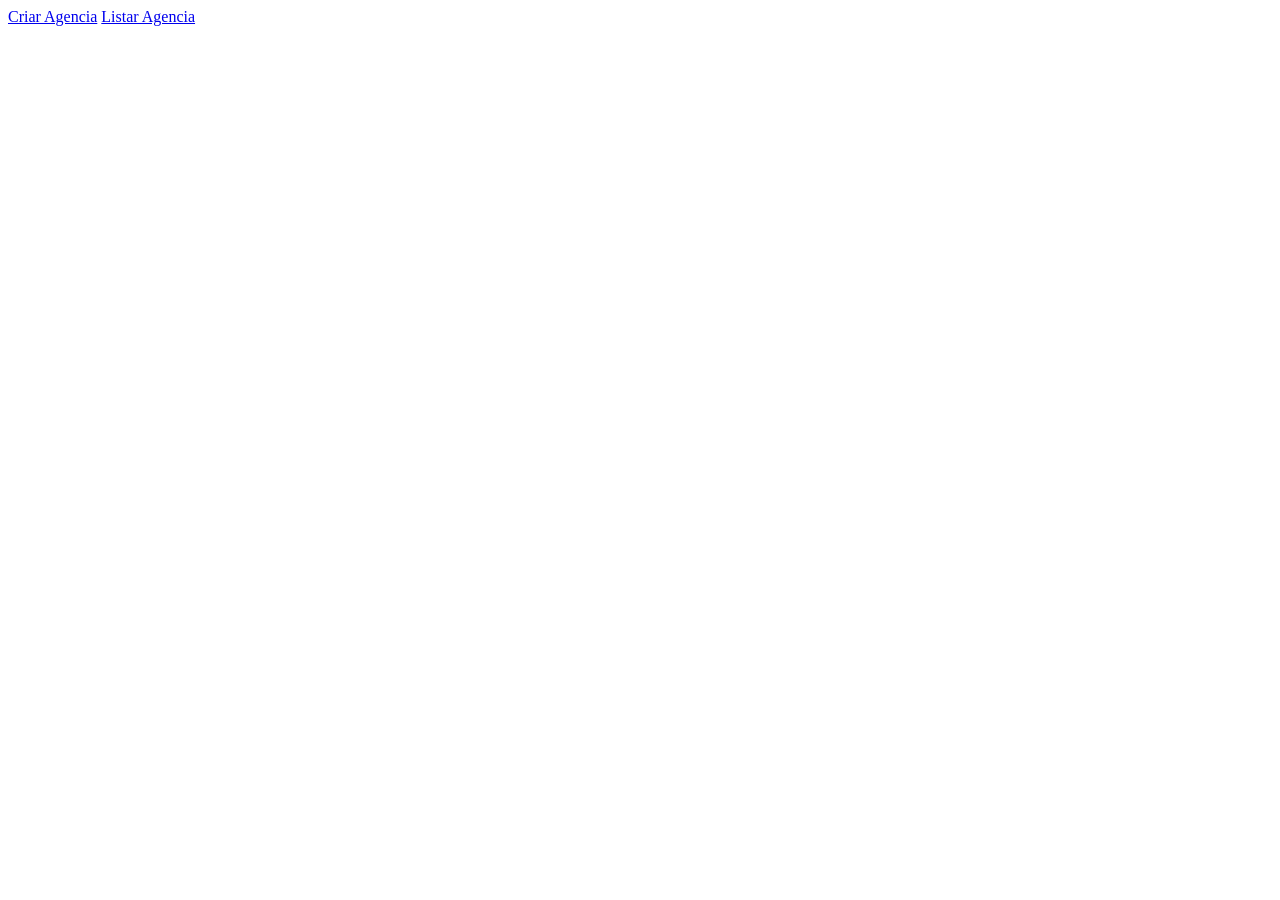
==== Frontend/index.html @ 3937fc82 "Project finished" ====
<!DOCTYPE html>
<html lang="en">

<head>
    <meta charset="UTF-8">
    <meta name="viewport" content="width=device-width, initial-scale=1.0">
    <title>Agencias</title>

    <link rel="stylesheet" href="assets/css/root.css">
</head>

<body>
    <a href="./view/create.html">Criar Agencia</a>
    <a href="./view/list.html">Listar Agencia</a>
</body>

</html>
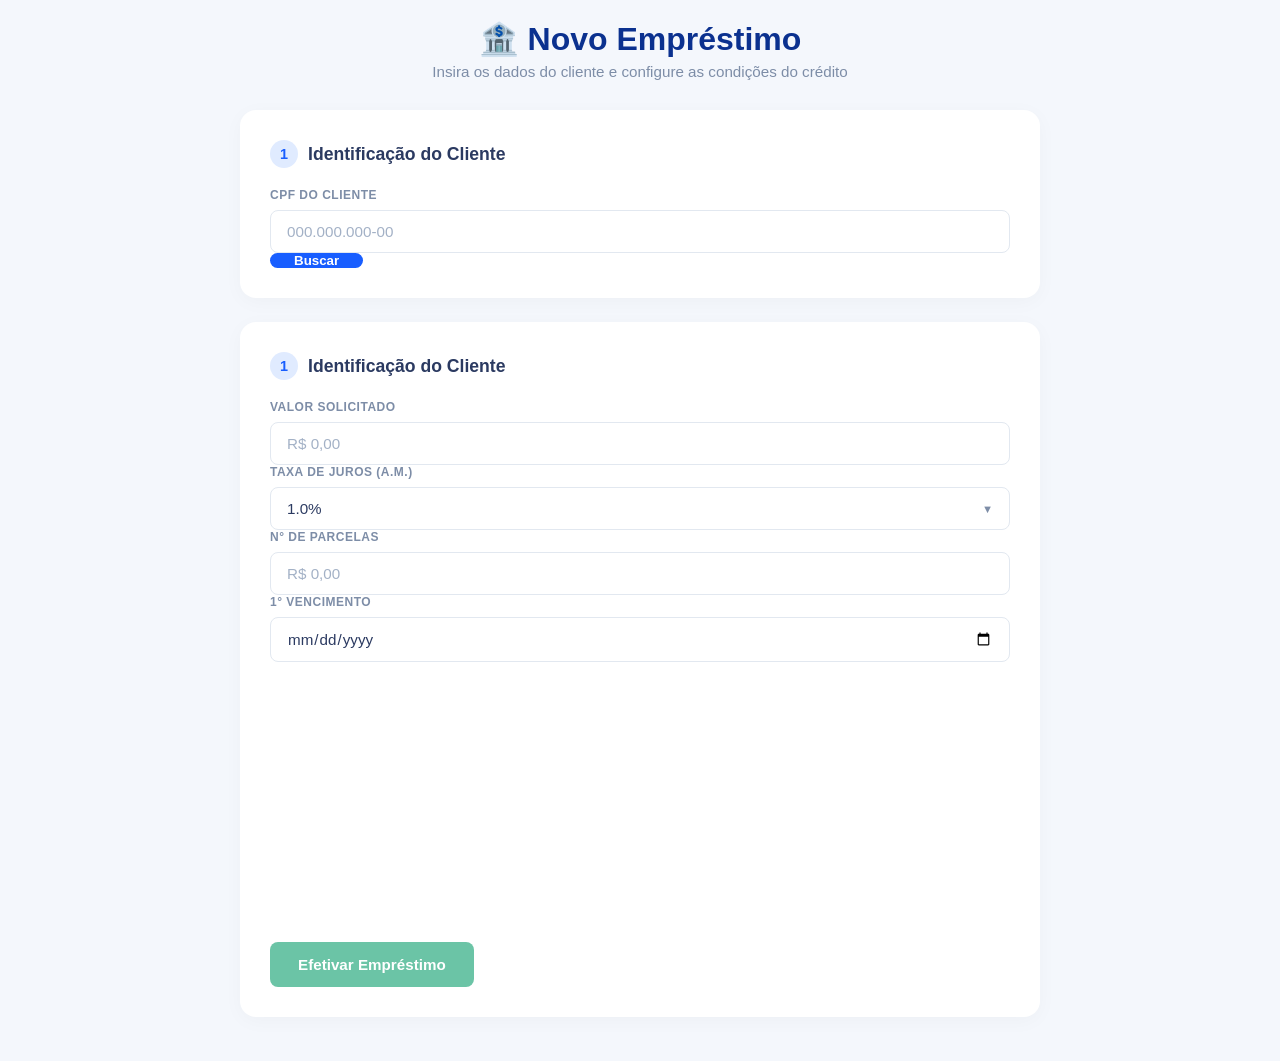
==== commit 4af760fc: "OK" ====
--- a/Frontend/index.html
+++ b/Frontend/index.html
@@ -4,14 +4,78 @@
 <head>
     <meta charset="UTF-8">
     <meta name="viewport" content="width=device-width, initial-scale=1.0">
-    <title>Agencias</title>
+    <title>EMPRESTIMOS</title>
 
-    <link rel="stylesheet" href="assets/css/root.css">
+    <link rel="stylesheet" href="style.css">
 </head>
 
 <body>
-    <a href="./view/create.html">Criar Agencia</a>
-    <a href="./view/list.html">Listar Agencia</a>
+    <div class="title">
+        <h1>🏦 Novo Empréstimo</h1>
+        <p>Insira os dados do cliente e configure as condições do crédito</p>
+    </div>
+
+    <section>
+        <div>
+            <span>1</span> Identificação do Cliente
+        </div>
+        <label for="cpf">CPF DO CLIENTE</label>
+        <div>
+            <input type="text" name="cpf" id="cpf" placeholder="000.000.000-00">
+            <button>Buscar</button>
+        </div>
+    </section>
+
+    <section>
+        <div>
+            <span>1</span> Identificação do Cliente
+        </div>
+        <div>
+            <div class="formDiv">
+                <label for="">VALOR SOLICITADO</label>
+                <input type="number" placeholder="R$ 0,00">
+            </div>
+
+            <div class="formDiv">
+                <label for="">TAXA DE JUROS (A.M.)</label>
+                <div class="dropdown">
+                    1.0%
+                    <div class="dopdownContent">
+                        <div>1.0%</div>
+                        <div>2.0%</div>
+                        <div>3.0%</div>
+                    </div>
+                </div>
+            </div>
+
+            <div class="formDiv">
+                <label for="">N° DE PARCELAS</label>
+                <input type="number" placeholder="R$ 0,00">
+            </div>
+
+            <div class="formDiv">
+                <label for="">1° VENCIMENTO</label>
+                <input type="date" placeholder="R$ 0,00">
+            </div>
+        </div>
+
+        <div>
+            <div class="menuDiv">
+                <p>VALOR DE CADA PARCELA</p>
+                <div>R$ 0,00</div>
+                <hr>
+                <p>Cálculo baseado no regime de juros simples/compostos conforme regras bancárias</p>
+            </div>
+            <div class="menuDiv">
+                <p>VALOR DE CADA PARCELA</p>
+                <div>R$ 0,00</div>
+                <hr>
+                <p>Cálculo baseado no regime de juros simples/compostos conforme regras bancárias</p>
+            </div>
+        </div>
+
+        <button>Efetivar Empréstimo</button>
+    </section>
 </body>
 
 </html>
--- a/Frontend/style.css
+++ b/Frontend/style.css
@@ -0,0 +1,336 @@
+/* ==========================================
+   CONFIGURAÇÕES GERAIS / RESETS
+   ========================================== */
+:root {
+    --bg-body: #f4f7fc;
+    --bg-card: #ffffff;
+    --primary-blue: #185eff;
+    --primary-blue-hover: #1146c7;
+    --text-main: #2b3a61;
+    --text-muted: #7d8da7;
+    --text-light: #a3b1c6;
+    --border-color: #e2e8f0;
+    --gray-box: #7c8594;
+    --blue-box: #7e8eb4;
+    --green-btn: #6bc4a6;
+    --green-btn-hover: #56b093;
+    --green-text: #4ade80;
+}
+
+* {
+    margin: 0;
+    padding: 0;
+    box-sizing: border-box;
+    font-family: 'Segoe UI', Tahoma, Geneva, Verdana, sans-serif;
+}
+
+body {
+    background-color: var(--bg-body);
+    color: var(--text-main);
+    display: flex;
+    flex-direction: column;
+    align-items: center;
+    justify-content: center;
+    min-height: 100vh;
+    padding: 20px;
+}
+
+/* ==========================================
+   CABEÇALHO (TITLE)
+   ========================================== */
+.title {
+    text-align: center;
+    margin-bottom: 30px;
+}
+
+.title h1 {
+    color: #0b318f;
+    font-size: 2rem;
+    font-weight: 700;
+    display: flex;
+    align-items: center;
+    justify-content: center;
+    gap: 10px;
+}
+
+.title p {
+    color: var(--text-muted);
+    font-size: 0.95rem;
+    margin-top: 5px;
+}
+
+/* ==========================================
+   ESTRUTURA DOS CARDS / SECTIONS
+   ========================================== */
+section {
+    background-color: var(--bg-card);
+    border-radius: 16px;
+    padding: 30px;
+    width: 100%;
+    max-width: 800px;
+    box-shadow: 0 4px 20px rgba(0, 0, 0, 0.03);
+    margin-bottom: 24px;
+}
+
+/* Títulos das Seções (Passo 1 e Passo 2) */
+section>div:first-child {
+    font-size: 1.1rem;
+    font-weight: 600;
+    color: var(--text-main);
+    display: flex;
+    align-items: center;
+    gap: 10px;
+    margin-bottom: 20px;
+}
+
+section>div:first-child span {
+    background-color: #e0ebff;
+    color: var(--primary-blue);
+    width: 28px;
+    height: 28px;
+    border-radius: 50%;
+    display: flex;
+    align-items: center;
+    justify-content: center;
+    font-size: 0.9rem;
+    font-weight: 700;
+}
+
+/* Labels e Inputs Gerais */
+label {
+    display: block;
+    font-size: 0.75rem;
+    font-weight: 700;
+    color: var(--text-muted);
+    margin-bottom: 8px;
+    letter-spacing: 0.5px;
+}
+
+input {
+    width: 100%;
+    padding: 12px 16px;
+    border: 1px solid var(--border-color);
+    border-radius: 8px;
+    font-size: 0.95rem;
+    color: var(--text-main);
+    outline: none;
+    transition: border-color 0.2s;
+}
+
+input::placeholder {
+    color: var(--text-light);
+}
+
+input:focus {
+    border-color: var(--primary-blue);
+}
+
+/* ==========================================
+   SEÇÃO 1: IDENTIFICAÇÃO DO CLIENTE
+   ========================================== */
+section:nth-of-type(1) .form-group-row {
+    display: flex;
+    gap: 15px;
+}
+
+section:nth-of-type(1) input {
+    flex: 1;
+}
+
+section:nth-of-type(1) button {
+    background-color: var(--primary-blue);
+    color: white;
+    border: none;
+    border-radius: 8px;
+    padding: 0 24px;
+    font-weight: 600;
+    cursor: pointer;
+    display: flex;
+    align-items: center;
+    gap: 8px;
+    transition: background-color 0.2s;
+}
+
+section:nth-of-type(1) button:hover {
+    background-color: var(--primary-blue-hover);
+}
+
+/* ==========================================
+   SEÇÃO 2: CONDIÇÕES DO EMPRÉSTIMO
+   ========================================== */
+/* Grid de 4 colunas para as entradas */
+.conditions-grid {
+    display: grid;
+    grid-template-columns: repeat(4, 1fr);
+    gap: 15px;
+    margin-bottom: 30px;
+}
+
+/* Dropdown Customizado (Taxa de Juros) */
+.dropdown {
+    width: 100%;
+    padding: 12px 16px;
+    border: 1px solid var(--border-color);
+    border-radius: 8px;
+    font-size: 0.95rem;
+    color: var(--text-main);
+    background-color: #fff;
+    cursor: pointer;
+    position: relative;
+    display: flex;
+    justify-content: space-between;
+    align-items: center;
+}
+
+.dropdown::after {
+    content: '▼';
+    font-size: 0.7rem;
+    color: var(--text-muted);
+}
+
+.dopdownContent {
+    display: none;
+    position: absolute;
+    top: 100%;
+    left: 0;
+    width: 100%;
+    background-color: #fff;
+    border: 1px solid var(--border-color);
+    border-radius: 8px;
+    margin-top: 4px;
+    z-index: 10;
+    box-shadow: 0 4px 12px rgba(0, 0, 0, 0.05);
+}
+
+.dopdownContent div {
+    padding: 10px 16px;
+    transition: background 0.2s;
+}
+
+.dopdownContent div:hover {
+    background-color: #f4f7fc;
+}
+
+.dropdown:hover .dopdownContent {
+    display: block;
+}
+
+/* Containers dos Quadros de Resultado (Inferiores) */
+.results-container {
+    display: flex;
+    gap: 20px;
+    margin-bottom: 25px;
+}
+
+.menuDiv {
+    flex: 1;
+    border-radius: 12px;
+    padding: 20px;
+    color: white;
+    display: flex;
+    flex-direction: column;
+    justify-content: space-between;
+    min-height: 140px;
+}
+
+/* Diferenciando as duas caixas de resultado */
+.results-container .menuDiv:nth-child(1) {
+    background-color: var(--gray-box);
+}
+
+.results-container .menuDiv:nth-child(2) {
+    background-color: var(--blue-box);
+}
+
+.menuDiv p:first-of-type {
+    font-size: 0.75rem;
+    font-weight: 700;
+    letter-spacing: 0.5px;
+    opacity: 0.8;
+}
+
+.menuDiv div {
+    font-size: 1.8rem;
+    font-weight: 700;
+    margin: 10px 0;
+}
+
+/* Cor verde específica para o valor final */
+.results-container .menuDiv:nth-child(2) div {
+    color: var(--green-text);
+}
+
+.menuDiv hr {
+    border: none;
+    border-top: 1px solid rgba(255, 255, 255, 0.15);
+    margin-bottom: 10px;
+}
+
+.menuDiv p:last-of-type {
+    font-size: 0.7rem;
+    line-height: 1.3;
+    opacity: 0.7;
+}
+
+/* Caixa direita com rodapé específico de juros */
+.results-container .menuDiv:nth-child(2) .total-juros-row {
+    display: flex;
+    justify-content: space-between;
+    font-size: 0.75rem;
+    font-weight: 600;
+}
+
+/* Botão Finalizador (Efetivar Empréstimo) */
+.btn-submit-container {
+    display: flex;
+    justify-content: flex-end;
+}
+
+section:nth-of-type(2)>button,
+.btn-submit {
+    background-color: var(--green-btn);
+    color: white;
+    border: none;
+    border-radius: 8px;
+    padding: 14px 28px;
+    font-size: 0.95rem;
+    font-weight: 700;
+    cursor: pointer;
+    display: flex;
+    align-items: center;
+    gap: 8px;
+    transition: background-color 0.2s;
+}
+
+section:nth-of-type(2)>button:hover,
+.btn-submit:hover {
+    background-color: var(--green-btn-hover);
+}
+
+/* ==========================================
+   RESPONSIVIDADE (MOBILE)
+   ========================================== */
+@media (max-width: 768px) {
+    .conditions-grid {
+        grid-template-columns: repeat(2, 1fr);
+    }
+
+    .results-container {
+        flex-direction: column;
+    }
+}
+
+@media (max-width: 480px) {
+    .conditions-grid {
+        grid-template-columns: 1fr;
+    }
+
+    section:nth-of-type(1) .form-group-row {
+        flex-direction: column;
+    }
+
+    section:nth-of-type(1) button {
+        padding: 12px;
+        justify-content: center;
+    }
+}
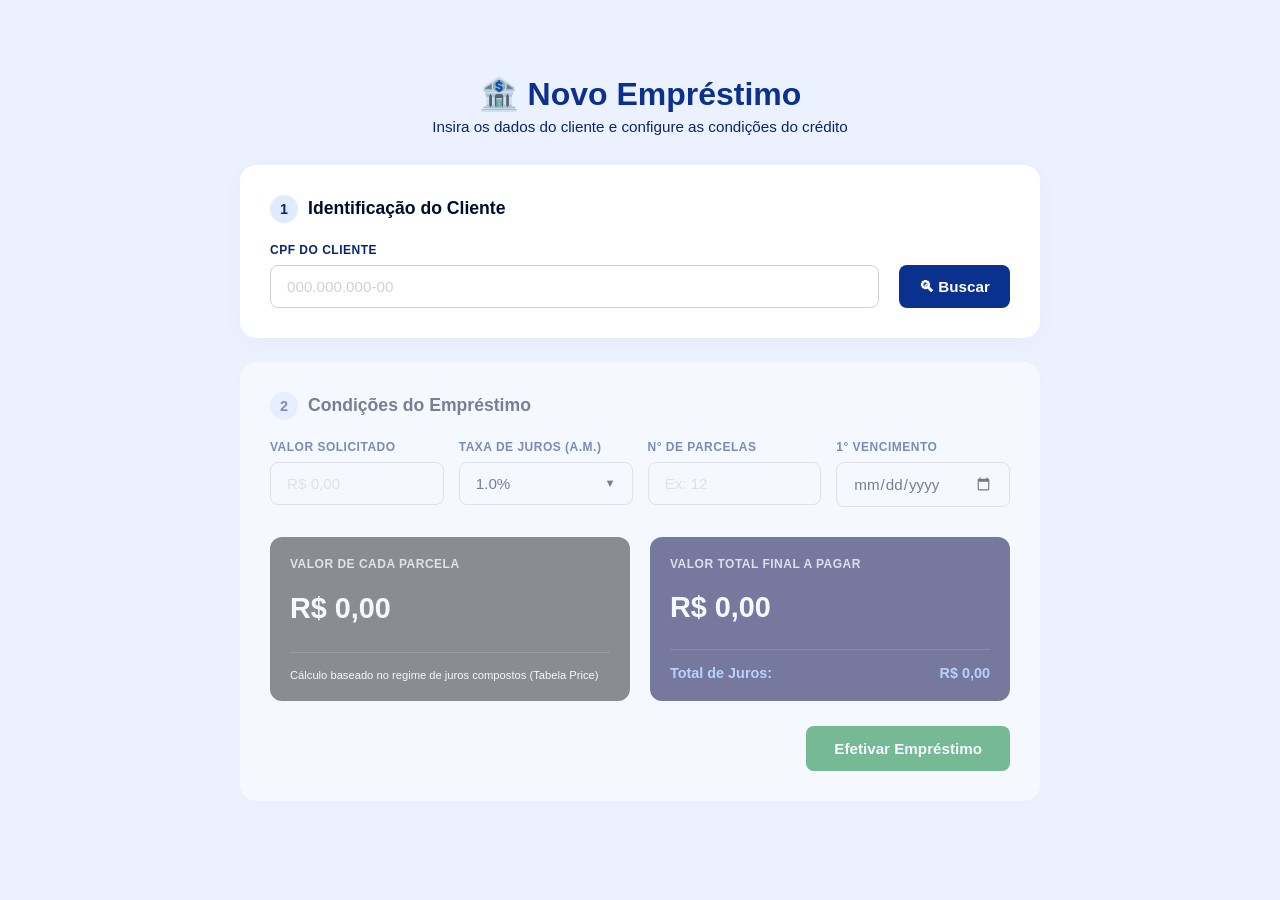
==== commit 564a98cb: "ok" ====
--- a/Frontend/index.html
+++ b/Frontend/index.html
@@ -1,12 +1,324 @@
 <!DOCTYPE html>
-<html lang="en">
+<html lang="pt-BR">
 
 <head>
     <meta charset="UTF-8">
     <meta name="viewport" content="width=device-width, initial-scale=1.0">
-    <title>EMPRESTIMOS</title>
-
-    <link rel="stylesheet" href="style.css">
+    <title>Simulação de Empréstimos</title>
+    <style>
+        /* --- ESTILOS ORIGINAIS E AJUSTES DE ESTADO --- */
+        * {
+            margin: 0;
+            padding: 0;
+            box-sizing: border-box;
+            font-family: 'Segoe UI', Tahoma, Geneva, Verdana, sans-serif;
+        }
+
+        body {
+            background-color: #ebf1ff;
+            color: #000c2b;
+            display: flex;
+            flex-direction: column;
+            align-items: center;
+            justify-content: center;
+            min-height: 100vh;
+            padding: 20px;
+        }
+
+        .title {
+            text-align: center;
+            margin-bottom: 30px;
+        }
+
+        .title h1 {
+            color: #0b318f;
+            font-size: 2rem;
+            font-weight: 700;
+            display: flex;
+            align-items: center;
+            justify-content: center;
+            gap: 10px;
+        }
+
+        .title p {
+            color: #08256e;
+            font-size: 0.95rem;
+            margin-top: 5px;
+        }
+
+        section {
+            background-color: white;
+            border-radius: 16px;
+            padding: 30px;
+            width: 100%;
+            max-width: 800px;
+            box-shadow: 0 4px 20px rgba(0, 0, 0, 0.03);
+            margin-bottom: 24px;
+            transition: opacity 0.3s ease;
+        }
+
+        /* Regra 1: Estado bloqueado da interface */
+        section.disabled {
+            opacity: 0.5;
+            pointer-events: none;
+            user-select: none;
+        }
+
+        .section-title {
+            font-size: 1.1rem;
+            font-weight: 600;
+            color: #000c2b;
+            display: flex;
+            align-items: center;
+            gap: 10px;
+            margin-bottom: 20px;
+        }
+
+        .section-title span {
+            background-color: #e0ebff;
+            color: #08256e;
+            width: 28px;
+            height: 28px;
+            border-radius: 50%;
+            display: flex;
+            align-items: center;
+            justify-content: center;
+            font-size: 0.9rem;
+            font-weight: 700;
+        }
+
+        .formDiv {
+            display: flex;
+            flex-direction: column;
+        }
+
+        label {
+            color: #08256e;
+            font-size: 0.75rem;
+            font-weight: 700;
+            margin-bottom: 8px;
+            letter-spacing: 0.5px;
+            display: block;
+        }
+
+        input,
+        select {
+            width: 100%;
+            padding: 12px 16px;
+            border: 1px solid #d1d1d1;
+            border-radius: 8px;
+            font-size: 0.95rem;
+            color: #000c2b;
+            outline: none;
+            transition: border-color 0.2s;
+            background-color: #fff;
+        }
+
+        input::placeholder {
+            color: #d1d1d1;
+        }
+
+        input:focus,
+        select:focus {
+            border-color: #0b318f;
+        }
+
+        .cpf-input-wrapper {
+            display: grid;
+            grid-template-columns: 1fr 15%;
+            gap: 20px;
+        }
+
+        .cpf-input-wrapper button {
+            background-color: #0b318f;
+            color: white;
+            border: none;
+            border-radius: 8px;
+            padding: 12px;
+            font-size: 0.95rem;
+            font-weight: 700;
+            cursor: pointer;
+            display: flex;
+            align-items: center;
+            justify-content: center;
+            transition: background-color 0.2s;
+        }
+
+        .cpf-input-wrapper button:hover {
+            background-color: #0041e4;
+        }
+
+        .client-info-box {
+            margin-top: 15px;
+            padding: 15px;
+            background-color: #f4f7fc;
+            border-radius: 8px;
+            border-left: 4px solid #0b318f;
+            display: grid;
+            grid-template-columns: 1fr 1fr;
+            gap: 15px;
+        }
+
+        .conditions-grid {
+            display: grid;
+            grid-template-columns: repeat(4, 1fr);
+            gap: 15px;
+            margin-bottom: 30px;
+        }
+
+        /* Dropdown customizado */
+        .dropdown {
+            color: #000c2b;
+            width: 100%;
+            padding: 12px 16px;
+            border: 1px solid #d1d1d1;
+            border-radius: 8px;
+            font-size: 0.95rem;
+            background-color: #fff;
+            cursor: pointer;
+            position: relative;
+            display: flex;
+            justify-content: space-between;
+            align-items: center;
+            user-select: none;
+        }
+
+        .dropdown::after {
+            content: '▼';
+            font-size: 0.7rem;
+            color: #000c2b;
+        }
+
+        .dopdownContent {
+            display: none;
+            position: absolute;
+            top: 100%;
+            left: 0;
+            width: 100%;
+            background-color: #fff;
+            border: 1px solid #d1d1d1;
+            border-radius: 8px;
+            margin-top: 4px;
+            z-index: 10;
+            box-shadow: 0 4px 12px rgba(0, 0, 0, 0.05);
+        }
+
+        .dopdownContent div {
+            padding: 10px 16px;
+            transition: background 0.2s;
+        }
+
+        .dopdownContent div:hover {
+            background-color: #f4f7fc;
+        }
+
+        .dopdownContent.show {
+            display: block;
+        }
+
+        .results-container {
+            display: flex;
+            gap: 20px;
+            margin-bottom: 25px;
+        }
+
+        .menuDiv {
+            flex: 1;
+            border-radius: 12px;
+            padding: 20px;
+            color: white;
+            display: flex;
+            flex-direction: column;
+            justify-content: space-between;
+            gap: 10px;
+            min-height: 140px;
+        }
+
+        .results-container .menuDiv:nth-child(1) {
+            background-color: #272727;
+        }
+
+        .results-container .menuDiv:nth-child(2) {
+            background-color: #00003a;
+        }
+
+        .menuDiv p:first-of-type {
+            font-size: 0.75rem;
+            font-weight: 700;
+            letter-spacing: 0.5px;
+            opacity: 0.8;
+        }
+
+        .menuDiv p {
+            font-size: .7rem;
+            font-weight: 500;
+        }
+
+        .results-container .menuDiv:nth-child(2) p:last-of-type {
+            font-size: 0.9rem;
+            font-weight: 700;
+            color: #82b1ff;
+            display: flex;
+            align-items: center;
+            justify-content: space-between;
+            margin-top: auto;
+        }
+
+        .menuDiv div {
+            font-size: 1.8rem;
+            font-weight: 700;
+            margin: 10px 0;
+        }
+
+        .btn-submit {
+            background-color: #00802b;
+            color: white;
+            border: none;
+            border-radius: 8px;
+            padding: 14px 28px;
+            font-size: 0.95rem;
+            font-weight: 700;
+            cursor: pointer;
+            display: block;
+            margin-left: auto;
+            transition: background-color 0.2s;
+        }
+
+        .btn-submit:hover {
+            background-color: #002c0f;
+        }
+
+        hr {
+            border: 0;
+            border-top: 1px solid rgba(255, 255, 255, 0.15);
+            margin: 5px 0;
+        }
+
+        /* --- RESPONSIVIDADE --- */
+        @media (max-width: 760px) {
+            .conditions-grid {
+                grid-template-columns: repeat(2, 1fr);
+            }
+
+            .results-container {
+                flex-direction: column;
+            }
+
+            .cpf-input-wrapper {
+                grid-template-columns: 1fr;
+            }
+
+            .client-info-box {
+                grid-template-columns: 1fr;
+            }
+        }
+
+        @media (max-width: 480px) {
+            .conditions-grid {
+                grid-template-columns: 1fr;
+            }
+        }
+    </style>
 </head>
 
 <body>
@@ -15,67 +327,267 @@
         <p>Insira os dados do cliente e configure as condições do crédito</p>
     </div>
 
-    <section>
-        <div>
+    <section id="section-client">
+        <div class="section-title">
             <span>1</span> Identificação do Cliente
         </div>
         <label for="cpf">CPF DO CLIENTE</label>
-        <div>
-            <input type="text" name="cpf" id="cpf" placeholder="000.000.000-00">
-            <button>Buscar</button>
+        <div class="cpf-input-wrapper">
+            <input type="text" name="cpf" id="cpf" placeholder="000.000.000-00" maxlength="14">
+            <button id="btn-buscar">🔍︎ Buscar</button>
+        </div>
+
+        <div class="client-info-box" id="client-info" style="display: none;">
+            <div>
+                <label>NOME DO CLIENTE</label>
+                <strong id="client-name" style="color: #0b318f; font-size: 1.1rem;">-</strong>
+            </div>
+            <div>
+                <label for="select-conta">SELECIONE A CONTA BANCÁRIA</label>
+                <select id="select-conta">
+                </select>
+            </div>
         </div>
     </section>
 
-    <section>
-        <div>
-            <span>1</span> Identificação do Cliente
+    <section id="section-loan" class="disabled">
+        <div class="section-title">
+            <span>2</span> Condições do Empréstimo
         </div>
-        <div>
+        <div class="conditions-grid">
             <div class="formDiv">
-                <label for="">VALOR SOLICITADO</label>
-                <input type="number" placeholder="R$ 0,00">
+                <label for="input-valor">VALOR SOLICITADO</label>
+                <input type="text" id="input-valor" placeholder="R$ 0,00">
             </div>
 
             <div class="formDiv">
-                <label for="">TAXA DE JUROS (A.M.)</label>
-                <div class="dropdown">
-                    1.0%
-                    <div class="dopdownContent">
-                        <div>1.0%</div>
-                        <div>2.0%</div>
-                        <div>3.0%</div>
+                <label>TAXA DE JUROS (A.M.)</label>
+                <div class="dropdown" id="loan-dropdown">
+                    <span id="dropdown-selected">1.0%</span>
+                    <div class="dopdownContent" id="dropdown-content">
+                        <div class="taxOption" data-value="0.01">1.0%</div>
+                        <div class="taxOption" data-value="0.02">2.0%</div>
+                        <div class="taxOption" data-value="0.03">3.0%</div>
                     </div>
                 </div>
             </div>
 
             <div class="formDiv">
-                <label for="">N° DE PARCELAS</label>
-                <input type="number" placeholder="R$ 0,00">
+                <label for="input-parcelas">N° DE PARCELAS</label>
+                <input type="number" id="input-parcelas" placeholder="Ex: 12" min="1">
             </div>
 
             <div class="formDiv">
-                <label for="">1° VENCIMENTO</label>
-                <input type="date" placeholder="R$ 0,00">
+                <label for="input-vencimento">1° VENCIMENTO</label>
+                <input type="date" id="input-vencimento">
             </div>
         </div>
 
-        <div>
+        <div class="results-container">
             <div class="menuDiv">
                 <p>VALOR DE CADA PARCELA</p>
-                <div>R$ 0,00</div>
+                <div id="display-parcela">R$ 0,00</div>
                 <hr>
-                <p>Cálculo baseado no regime de juros simples/compostos conforme regras bancárias</p>
+                <p>Cálculo baseado no regime de juros compostos (Tabela Price)</p>
             </div>
             <div class="menuDiv">
-                <p>VALOR DE CADA PARCELA</p>
-                <div>R$ 0,00</div>
+                <p>VALOR TOTAL FINAL A PAGAR</p>
+                <div id="display-total">R$ 0,00</div>
                 <hr>
-                <p>Cálculo baseado no regime de juros simples/compostos conforme regras bancárias</p>
+                <p>Total de Juros: <span id="display-juros">R$ 0,00</span></p>
             </div>
         </div>
 
-        <button>Efetivar Empréstimo</button>
+        <button class="btn-submit" id="btn-efetivar">Efetivar Empréstimo</button>
     </section>
+
+    <script>
+        const dbClientes = {
+            "123.456.789-09": {
+                nome: "Carlos Eduardo da Silva",
+                contas: [
+                    "Agência 0001 | Conta 10245-8 (Corrente)",
+                    "Agência 0001 | Conta 55921-0 (Poupança)"
+                ]
+            },
+            "987.654.321-00": {
+                nome: "Mariana Costa Rodrigues",
+                contas: [
+                    "Agência 4022 | Conta 88312-4 (Corrente)"
+                ]
+            }
+        };
+
+        const cpfInput = document.getElementById('cpf');
+        const btnBuscar = document.getElementById('btn-buscar');
+        const sectionLoan = document.getElementById('section-loan');
+        const clientInfoBox = document.getElementById('client-info');
+        const clientNameDisplay = document.getElementById('client-name');
+        const selectConta = document.getElementById('select-conta');
+
+        const inputValor = document.getElementById('input-valor');
+        const inputParcelas = document.getElementById('input-parcelas');
+        const inputVencimento = document.getElementById('input-vencimento');
+
+        const loanDropdown = document.getElementById('loan-dropdown');
+        const dropdownContent = document.getElementById('dropdown-content');
+        const dropdownSelected = document.getElementById('dropdown-selected');
+
+        const displayParcela = document.getElementById('display-parcela');
+        const displayTotal = document.getElementById('display-total');
+        const displayJuros = document.getElementById('display-juros');
+        const btnEfetivar = document.getElementById('btn-efetivar');
+
+        let taxaJurosAtual = 0.01;
+        let valorNumericoPuro = 0;
+
+        cpfInput.addEventListener('input', (e) => {
+            let value = e.target.value.replace(/\D/g, "");
+            if (value.length > 11) value = value.slice(0, 11);
+
+            if (value.length > 9) {
+                value = value.replace(/^(\d{3})(\d{3})(\d{3})(\d{1,2})$/, "$1.$2.$3-$4");
+            } else if (value.length > 6) {
+                value = value.replace(/^(\d{3})(\d{3})(\d{1,3})$/, "$1.$2.$3");
+            } else if (value.length > 3) {
+                value = value.replace(/^(\d{3})(\d{1,3})$/, "$1.$2");
+            }
+            e.target.value = value;
+        });
+
+        btnBuscar.addEventListener('click', () => {
+            const cpfVal = cpfInput.value;
+
+            if (!isCpfValid(cpfVal)) {
+                alert("Por favor, digite um CPF válido.");
+                return;
+            }
+
+            const cliente = dbClientes[cpfVal] || {
+                nome: "Cliente Fictício Teste",
+                contas: ["Agência 0001 | Conta 99999-9 (Corrente)"]
+            };
+
+            clientNameDisplay.textContent = cliente.nome;
+            selectConta.innerHTML = cliente.contas.map(conta => `<option value="${conta}">${conta}</option>`).join('');
+            clientInfoBox.style.display = 'grid';
+
+            sectionLoan.classList.remove('disabled');
+        });
+
+        inputValor.addEventListener('input', (e) => {
+            let value = e.target.value.replace(/\D/g, "");
+            if (!value) {
+                valorNumericoPuro = 0;
+                e.target.value = "";
+                calcularEmprestimo();
+                return;
+            }
+
+            valorNumericoPuro = parseFloat(value) / 100;
+            e.target.value = valorNumericoPuro.toLocaleString('pt-BR', { style: 'currency', currency: 'BRL' });
+
+            calcularEmprestimo();
+        });
+
+        loanDropdown.addEventListener('click', (e) => {
+            e.stopPropagation();
+            dropdownContent.classList.toggle('show');
+        });
+
+        document.querySelectorAll('.taxOption').forEach(option => {
+            option.addEventListener('click', (e) => {
+                dropdownSelected.textContent = e.target.textContent;
+                taxaJurosAtual = parseFloat(e.target.getAttribute('data-value'));
+                dropdownContent.classList.remove('show');
+
+                calcularEmprestimo();
+            });
+        });
+
+        document.addEventListener('click', () => {
+            dropdownContent.classList.remove('show');
+        });
+
+        inputParcelas.addEventListener('input', calcularEmprestimo);
+
+        function calcularEmprestimo() {
+            const p = valorNumericoPuro;
+            const i = taxaJurosAtual;
+            const n = parseInt(inputParcelas.value);
+
+            if (!p || !n || n <= 0) {
+                zerarVisor();
+                return;
+            }
+
+            let valorParcela = 0;
+
+            if (i === 0) {
+                valorParcela = p / n;
+            } else {
+                valorParcela = (p * i) / (1 - Math.pow(1 + i, -n));
+            }
+
+            const valorTotalFinal = valorParcela * n;
+            const totalJurosAcumulado = valorTotalFinal - p;
+
+            displayParcela.textContent = valorParcela.toLocaleString('pt-BR', { style: 'currency', currency: 'BRL' });
+            displayTotal.textContent = valorTotalFinal.toLocaleString('pt-BR', { style: 'currency', currency: 'BRL' });
+            displayJuros.textContent = totalJurosAcumulado.toLocaleString('pt-BR', { style: 'currency', currency: 'BRL' });
+        }
+
+        function zerarVisor() {
+            displayParcela.textContent = "R$ 0,00";
+            displayTotal.textContent = "R$ 0,00";
+            displayJuros.textContent = "R$ 0,00";
+        }
+
+        btnEfetivar.addEventListener('click', () => {
+            if (valorNumericoPuro <= 0 || !inputParcelas.value || !inputVencimento.value) {
+                alert("Por favor, preencha todos os campos do empréstimo antes de efetivar.");
+                return;
+            }
+            alert(`🎉 Empréstimo de ${inputValor.value} efetivado com sucesso para a conta:\n${selectConta.value}`);
+        });
+
+        function isCpfValid(cpf) {
+            const cpfLimpo = cpf.replace(/\D/g, '');
+
+            if (cpfLimpo.length !== 11) return false;
+
+            if ([
+                "00000000000",
+                "11111111111",
+                "22222222222",
+                "33333333333",
+                "44444444444",
+                "55555555555",
+                "66666666666",
+                "77777777777",
+                "88888888888",
+                "99999999999"
+            ].indexOf(cpfLimpo) !== -1) return false;
+
+            let soma = 0;
+            for (let i = 0; i < 9; i++) {
+                soma += parseInt(cpfLimpo.charAt(i)) * (10 - i);
+            }
+            let resto = (soma * 10) % 11;
+            if (resto === 10 || resto === 11) resto = 0;
+            if (resto !== parseInt(cpfLimpo.charAt(9))) return false;
+
+            soma = 0;
+            for (let i = 0; i < 10; i++) {
+                soma += parseInt(cpfLimpo.charAt(i)) * (11 - i);
+            }
+            resto = (soma * 10) % 11;
+            if (resto === 10 || resto === 11) resto = 0;
+            if (resto !== parseInt(cpfLimpo.charAt(10))) return false;
+
+            return true;
+        }
+    </script>
 </body>
 
 </html>
